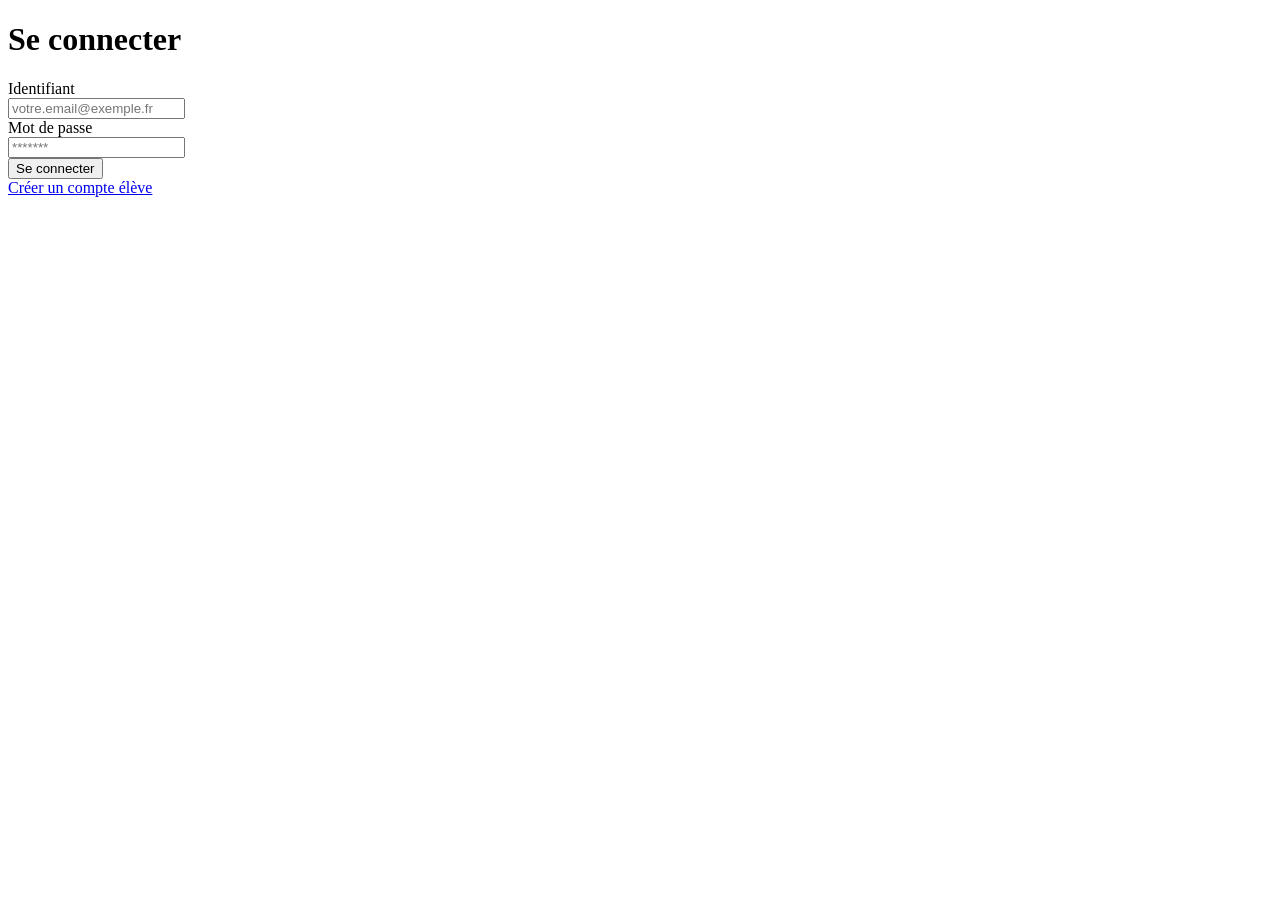
==== frontend-gabin-samia/src/main/webapp/connexion.html @ b231ae5d "Initial commit" ====
<!DOCTYPE html>
<html>
    <head>
        <title>Se connecter</title>
        <meta charset="UTF-8">
        <meta name="viewport" content="width=device-width, initial-scale=1.0">
    </head>
    <body>
        <h1>Se connecter</h1>
        
        <label>Identifiant</label><br/>
        <input id="input-identifiant" placeholder="votre.email@exemple.fr"/><br/>
        
        <label>Mot de passe</label><br/>
        <input type="password" id="input-motdepasse" placeholder="*******"/>
        
        <br/>
        
        <button id="button-seconnecter">Se connecter</button>        
        <br/>
        <a href="./inscription.html">Créer un compte élève</a>

        <script>
            function initPage() {
                document.getElementById("button-seconnecter").addEventListener("click", onButtonClicked);
            };
            
            async function onButtonClicked() {
                let url = './ActionServlet?todo=authentifier'; 
                
                const identifiant = document.getElementById("input-identifiant").value;
                const motdepasse = document.getElementById("input-motdepasse").value;
                
                const params = {
                    identifiant,
                    motdepasse
                };
                
                let jsonResponse = await fetch(url, 
                { 
                    method: 'POST',
                    body: new URLSearchParams(params)
                })
                        .then(
                            function(httpResponse) {
                                return httpResponse.json();
                            }
                        )
                        .catch(
                            function(error) {
                                console.log(error);
                                return null;
                            }
                        );
                console.log(jsonResponse);
                if (jsonResponse) {
                    if (jsonResponse["type"] === "intervenant") {
                        document.location.href = "./dashboard-intervenants.html";
                    } else if (jsonResponse["type"] === "eleve")
                    {
                        document.location.href = "./nouvelle-demande.html";
                    }
                    else 
                    {
                        alert("Identifiant et/ou mot de passe incorrect.");
                    }
                }
            }
            window.onload = initPage;
        </script>
    </body>
</html>
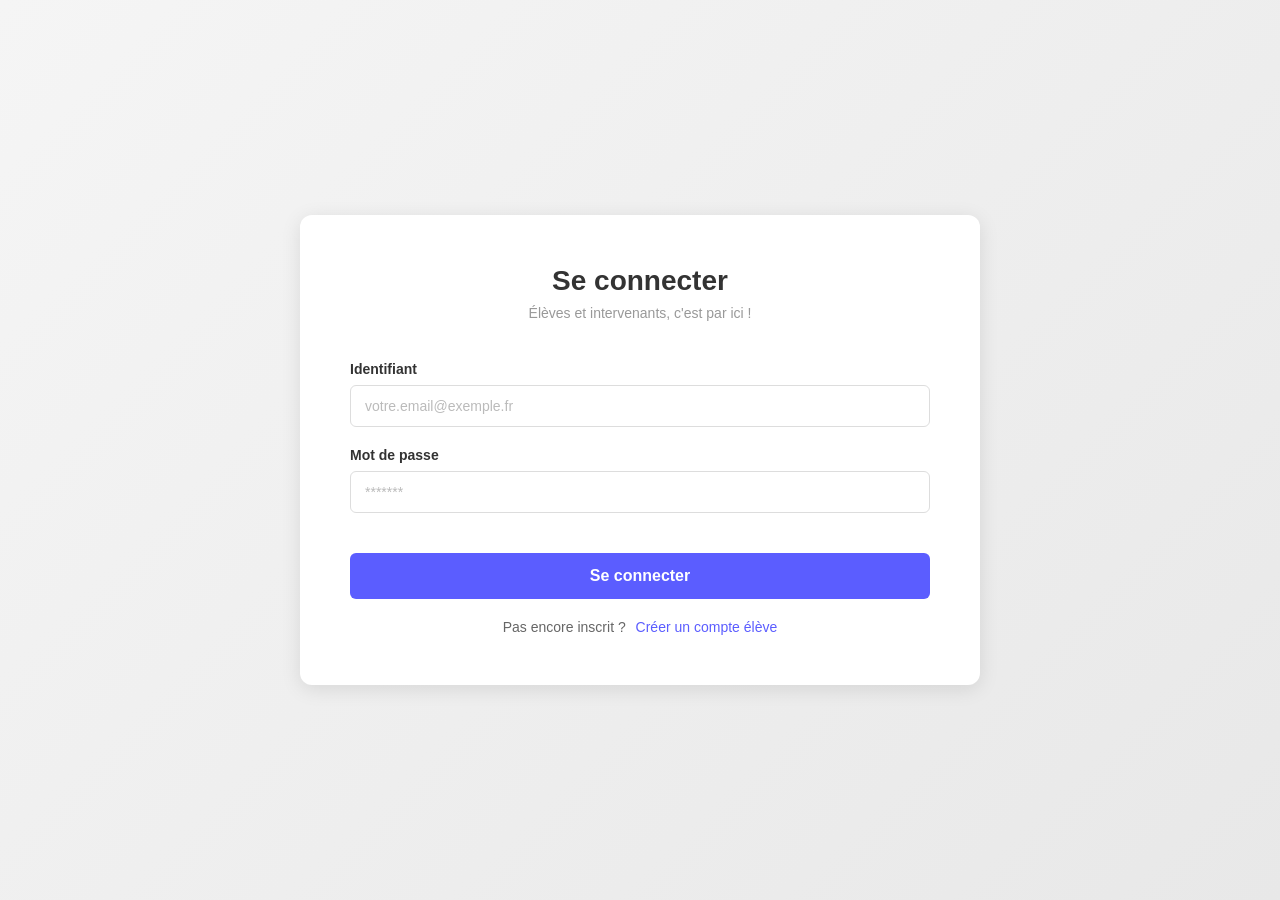
==== commit c6486d21: "Styles connexion inscription et nouvelle demande" ====
--- a/frontend-gabin-samia/src/main/webapp/connexion.html
+++ b/frontend-gabin-samia/src/main/webapp/connexion.html
@@ -4,21 +4,31 @@
         <title>Se connecter</title>
         <meta charset="UTF-8">
         <meta name="viewport" content="width=device-width, initial-scale=1.0">
+        <link rel="stylesheet" href="styles.css">
     </head>
     <body>
-        <h1>Se connecter</h1>
-        
-        <label>Identifiant</label><br/>
-        <input id="input-identifiant" placeholder="votre.email@exemple.fr"/><br/>
-        
-        <label>Mot de passe</label><br/>
-        <input type="password" id="input-motdepasse" placeholder="*******"/>
-        
-        <br/>
-        
-        <button id="button-seconnecter">Se connecter</button>        
-        <br/>
-        <a href="./inscription.html">Créer un compte élève</a>
+        <div class="container">
+            <div class="form-header">
+                <h1>Se connecter</h1>
+                <p>Élèves et intervenants, c'est par ici !</p>
+            </div>
+
+            <div class="form-group">
+                <label>Identifiant</label>
+                <input id="input-identifiant" placeholder="votre.email@exemple.fr"/>
+            </div>
+            
+            <div class="form-group">
+                <label>Mot de passe</label>
+                <input type="password" id="input-motdepasse" placeholder="*******"/>
+            </div>
+
+            <button id="button-seconnecter">Se connecter</button>
+
+            <div class="form-footer">
+                Pas encore inscrit ? <a href="./inscription.html">Créer un compte élève</a>
+            </div>
+        </div>
 
         <script>
             function initPage() {
--- a/frontend-gabin-samia/src/main/webapp/styles.css
+++ b/frontend-gabin-samia/src/main/webapp/styles.css
@@ -0,0 +1,650 @@
+* {
+    margin: 0;
+    padding: 0;
+    box-sizing: border-box;
+}
+
+body {
+    background: linear-gradient(135deg, #f5f5f5 0%, #e8e8e8 100%);
+    font-family: -apple-system, BlinkMacSystemFont, 'Segoe UI', Arial, sans-serif;
+    padding: 40px 20px;
+    min-height: 100vh;
+    display: flex;
+    justify-content: center;
+    align-items: center;
+}
+
+.container {
+    background: white;
+    border-radius: 12px;
+    box-shadow: 0 4px 20px rgba(0, 0, 0, 0.1);
+    max-width: 680px;
+    width: 100%;
+    padding: 50px;
+}
+
+.form-header {
+    text-align: center;
+    margin-bottom: 40px;
+}
+
+.form-header h1 {
+    font-size: 28px;
+    color: #333;
+    margin-bottom: 8px;
+}
+
+.form-header p {
+    color: #999;
+    font-size: 14px;
+}
+
+.form-row {
+    display: grid;
+    grid-template-columns: 1fr 1fr;
+    gap: 20px;
+    margin-bottom: 20px;
+}
+
+.form-group {
+    margin-bottom: 20px;
+}
+
+.form-row .form-group {
+    margin-bottom: 0;
+}
+
+label {
+    display: block;
+    font-weight: 600;
+    color: #333;
+    margin-bottom: 8px;
+    font-size: 14px;
+}
+
+input, select {
+    width: 100%;
+    padding: 12px 14px;
+    border: 1px solid #ddd;
+    border-radius: 6px;
+    font-size: 14px;
+    font-family: inherit;
+    transition: border-color 0.2s;
+}
+
+input::placeholder {
+    color: #bbb;
+}
+
+input:focus, select:focus {
+    outline: none;
+    border-color: #5b5dff;
+}
+
+.form-hint {
+    font-size: 12px;
+    color: #999;
+    margin-top: 4px;
+}
+
+button {
+    width: 100%;
+    padding: 14px;
+    background: #5b5dff;
+    color: white;
+    border: none;
+    border-radius: 6px;
+    font-size: 16px;
+    font-weight: 600;
+    cursor: pointer;
+    margin-top: 20px;
+}
+
+button:hover {
+    background: #4b4ddb;
+}
+
+.form-footer {
+    text-align: center;
+    margin-top: 20px;
+    font-size: 14px;
+    color: #666;
+}
+
+.form-footer a {
+    color: #5b5dff;
+    text-decoration: none;
+    margin-left: 6px;
+}
+
+.form-footer a:hover {
+    text-decoration: underline;
+}
+
+@media (max-width: 600px) {
+    .form-row {
+        grid-template-columns: 1fr;
+        gap: 0;
+    }
+
+    .container {
+        padding: 30px 20px;
+    }
+}
+
+/* Sidebar Layout */
+body.sidebar-body {
+    background: #f5f5f5;
+    padding: 0;
+    display: flex;
+    align-items: stretch;
+}
+
+.sidebar-layout {
+    display: flex;
+    min-height: 100vh;
+    width: 100%;
+}
+
+.sidebar {
+    width: 255px;
+    background: white;
+    border-right: 1px solid #e0e0e0;
+    padding: 20px;
+    display: flex;
+    flex-direction: column;
+    position: fixed;
+    height: 100vh;
+    overflow-y: auto;
+}
+
+.sidebar-logo {
+    display: flex;
+    align-items: center;
+    gap: 10px;
+    margin-bottom: 30px;
+    padding-bottom: 20px;
+    border-bottom: 1px solid #f0f0f0;
+}
+
+.sidebar-logo-icon {
+    font-size: 24px;
+}
+
+.sidebar-logo-text {
+    font-size: 14px;
+    font-weight: 600;
+    color: #333;
+}
+
+.sidebar-logo-subtitle {
+    font-size: 11px;
+    color: #999;
+    display: block;
+}
+
+.sidebar-menu {
+    list-style: none;
+    flex: 1;
+}
+
+.sidebar-menu-item {
+    margin-bottom: 8px;
+}
+
+.sidebar-menu-link {
+    display: flex;
+    align-items: center;
+    gap: 12px;
+    padding: 12px 15px;
+    border-radius: 8px;
+    text-decoration: none;
+    font-size: 14px;
+    color: #666;
+    transition: all 0.2s;
+}
+
+.sidebar-menu-link:hover {
+    background: #f5f5f5;
+    color: #333;
+}
+
+.sidebar-menu-link.active {
+    background: #e8eaff;
+    color: #5b5dff;
+    font-weight: 600;
+}
+
+.sidebar-menu-icon {
+    font-size: 18px;
+}
+
+.sidebar-footer {
+    border-top: 1px solid #f0f0f0;
+    padding-top: 15px;
+}
+
+.sidebar-user {
+    padding: 12px 15px;
+    border-radius: 8px;
+    background: #f9f9f9;
+    margin-bottom: 10px;
+}
+
+.sidebar-user-icon {
+    font-size: 18px;
+    margin-right: 8px;
+}
+
+.sidebar-user-name {
+    font-weight: 600;
+    color: #333;
+    font-size: 13px;
+    display: flex;
+    align-items: center;
+    gap: 8px;
+}
+
+.sidebar-user-grade {
+    font-size: 12px;
+    color: #999;
+    margin-left: 26px;
+}
+
+.sidebar-logout {
+    display: flex;
+    align-items: center;
+    gap: 8px;
+    padding: 12px 15px;
+    color: #999;
+    font-size: 13px;
+    text-decoration: none;
+    transition: color 0.2s;
+}
+
+.sidebar-logout:hover {
+    color: #666;
+}
+
+.main-content {
+    margin-left: 255px;
+    flex: 1;
+    padding: 40px;
+}
+
+/* Material Cards Grid */
+.material-grid {
+    display: grid;
+    grid-template-columns: repeat(3, 1fr);
+    gap: 15px;
+    margin-bottom: 30px;
+}
+
+.material-card {
+    background: white;
+    border: 2px solid #e0e0e0;
+    border-radius: 12px;
+    padding: 25px;
+    text-align: center;
+    cursor: pointer;
+    transition: all 0.2s;
+}
+
+.material-card:hover {
+    border-color: #5b5dff;
+    box-shadow: 0 2px 8px rgba(91, 93, 255, 0.1);
+}
+
+.material-card.active {
+    background: #e8eaff;
+    border-color: #5b5dff;
+}
+
+.material-card-icon {
+    font-size: 32px;
+    margin-bottom: 12px;
+}
+
+.material-card-name {
+    font-size: 15px;
+    font-weight: 600;
+    color: #333;
+}
+
+/* Theme List */
+.theme-section-label {
+    font-size: 13px;
+    color: #5b5dff;
+    font-weight: 600;
+    margin-bottom: 15px;
+}
+
+.theme-list {
+    display: flex;
+    flex-direction: column;
+    gap: 10px;
+    margin-bottom: 30px;
+}
+
+.theme-item {
+    background: white;
+    border: 2px solid #e0e0e0;
+    border-radius: 8px;
+    padding: 15px;
+    cursor: pointer;
+    transition: all 0.2s;
+    display: flex;
+    align-items: center;
+    font-size: 14px;
+    color: #333;
+}
+
+.theme-item:hover {
+    border-color: #5b5dff;
+    background: #f9f9ff;
+}
+
+.theme-item.active {
+    background: #e8eaff;
+    border-color: #5b5dff;
+}
+
+.theme-item input {
+    margin-right: 12px;
+    cursor: pointer;
+}
+
+/* Textarea */
+textarea {
+    width: 100%;
+    padding: 15px;
+    border: 2px solid #e0e0e0;
+    border-radius: 8px;
+    font-size: 14px;
+    font-family: inherit;
+    resize: vertical;
+    transition: border-color 0.2s;
+    min-height: 200px;
+}
+
+textarea::placeholder {
+    color: #bbb;
+}
+
+textarea:focus {
+    outline: none;
+    border-color: #5b5dff;
+}
+
+.textarea-counter {
+    text-align: right;
+    font-size: 12px;
+    color: #999;
+    margin-top: 5px;
+    margin-bottom: 20px;
+}
+
+/* Button Variants */
+button.primary {
+    background: #5b5dff;
+    color: white;
+}
+
+button.primary:hover {
+    background: #4b4ddb;
+}
+
+button.secondary {
+    background: white;
+    color: #666;
+    border: 1px solid #ddd;
+}
+
+button.secondary:hover {
+    background: #f9f9f9;
+}
+
+.button-group {
+    display: flex;
+    gap: 10px;
+    justify-content: flex-end;
+    margin-top: 20px;
+}
+
+/* Status Messages */
+.status-message {
+    text-align: center;
+    padding: 60px 40px;
+    display: none;
+}
+
+.status-message.show {
+    display: block;
+}
+
+.status-icon {
+    width: 80px;
+    height: 80px;
+    border-radius: 50%;
+    display: flex;
+    align-items: center;
+    justify-content: center;
+    margin: 0 auto 30px;
+    font-size: 40px;
+}
+
+.status-icon.success {
+    background: #e8f5e9;
+    color: #4caf50;
+}
+
+.status-icon.warning {
+    background: #fff3e0;
+    color: #ff9800;
+}
+
+.status-title {
+    font-size: 28px;
+    font-weight: 600;
+    color: #333;
+    margin-bottom: 15px;
+}
+
+.status-description {
+    color: #999;
+    font-size: 14px;
+    line-height: 1.6;
+    margin-bottom: 40px;
+}
+
+/* Intervenant Card */
+.intervenant-card {
+    background: #f9f9f9;
+    border-radius: 12px;
+    padding: 30px;
+    margin-bottom: 30px;
+}
+
+.intervenant-header {
+    display: flex;
+    align-items: center;
+    gap: 15px;
+    margin-bottom: 30px;
+}
+
+.intervenant-avatar {
+    width: 50px;
+    height: 50px;
+    border-radius: 50%;
+    background: #e8eaff;
+    display: flex;
+    align-items: center;
+    justify-content: center;
+    font-size: 24px;
+    color: #5b5dff;
+}
+
+.intervenant-info h3 {
+    font-size: 16px;
+    color: #333;
+    margin-bottom: 4px;
+}
+
+.intervenant-info p {
+    font-size: 13px;
+    color: #999;
+}
+
+.intervenant-details {
+    display: grid;
+    grid-template-columns: 1fr 1fr;
+    gap: 30px;
+}
+
+.detail-group {
+    padding-bottom: 15px;
+}
+
+.detail-label {
+    font-size: 12px;
+    text-transform: uppercase;
+    color: #999;
+    font-weight: 600;
+    margin-bottom: 6px;
+}
+
+.detail-value {
+    font-size: 15px;
+    color: #333;
+    font-weight: 600;
+}
+
+/* Tabs/Pills */
+.tab-pills {
+    display: flex;
+    gap: 10px;
+    margin-bottom: 30px;
+    flex-wrap: wrap;
+}
+
+.tab-pill {
+    padding: 8px 16px;
+    border-radius: 20px;
+    border: 2px solid #e0e0e0;
+    background: white;
+    font-size: 13px;
+    color: #666;
+    cursor: pointer;
+    transition: all 0.2s;
+}
+
+.tab-pill.active {
+    border-color: #4caf50;
+    background: #e8f5e9;
+    color: #4caf50;
+}
+
+.tab-pill.warning {
+    border-color: #ff9800;
+    background: #fff3e0;
+    color: #ff9800;
+}
+
+button.btn-success {
+    background: #ff6b4a;
+}
+
+button.btn-success:hover {
+    background: #ff5535;
+}
+
+/* Lucide Icons */
+[data-lucide] {
+    width: 1em;
+    height: 1em;
+    stroke-width: 2;
+    stroke-linecap: round;
+    stroke-linejoin: round;
+}
+
+.sidebar-logo-icon [data-lucide],
+.sidebar-menu-icon [data-lucide] {
+    width: 20px;
+    height: 20px;
+}
+
+.material-card-icon [data-lucide] {
+    width: 32px;
+    height: 32px;
+}
+
+.sidebar-user-icon [data-lucide],
+.sidebar-logout [data-lucide] {
+    width: 18px;
+    height: 18px;
+}
+
+@media (max-width: 1000px) {
+    .material-grid {
+        grid-template-columns: repeat(2, 1fr);
+    }
+
+    .sidebar {
+        width: 200px;
+    }
+
+    .main-content {
+        margin-left: 200px;
+        padding: 30px;
+    }
+}
+
+@media (max-width: 768px) {
+    .sidebar-layout {
+        flex-direction: column;
+    }
+
+    .sidebar {
+        width: 100%;
+        height: auto;
+        position: static;
+        border-right: none;
+        border-bottom: 1px solid #e0e0e0;
+        flex-direction: row;
+        align-items: center;
+        padding: 15px;
+    }
+
+    .sidebar-menu {
+        display: flex;
+        flex: 1;
+        gap: 10px;
+        margin: 0 20px;
+    }
+
+    .sidebar-footer {
+        border-top: none;
+        border-left: 1px solid #e0e0e0;
+        padding-left: 20px;
+    }
+
+    .main-content {
+        margin-left: 0;
+        padding: 20px;
+    }
+
+    .material-grid {
+        grid-template-columns: 1fr;
+    }
+
+    .sidebar-logo {
+        margin-bottom: 0;
+        padding-bottom: 0;
+        border-bottom: none;
+    }
+
+    .sidebar-menu-link {
+        padding: 8px 12px;
+        font-size: 12px;
+    }
+}
